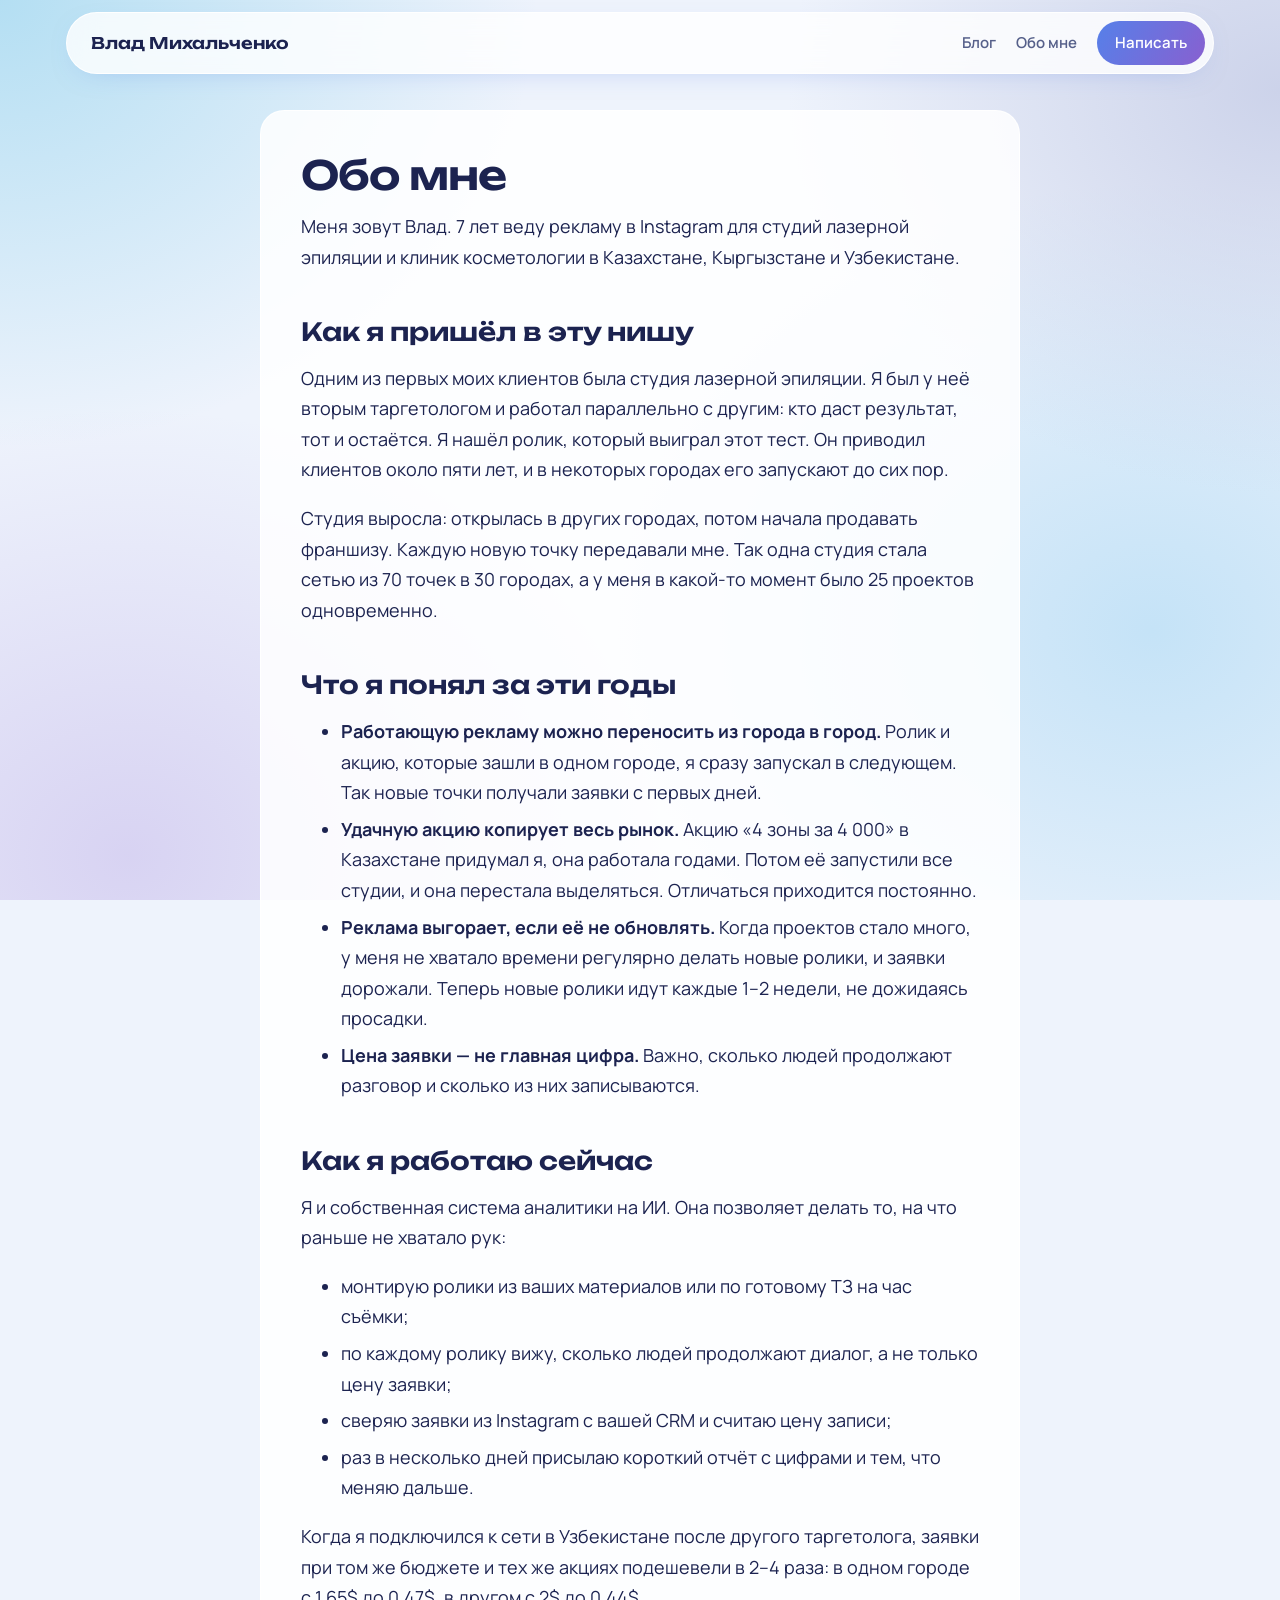
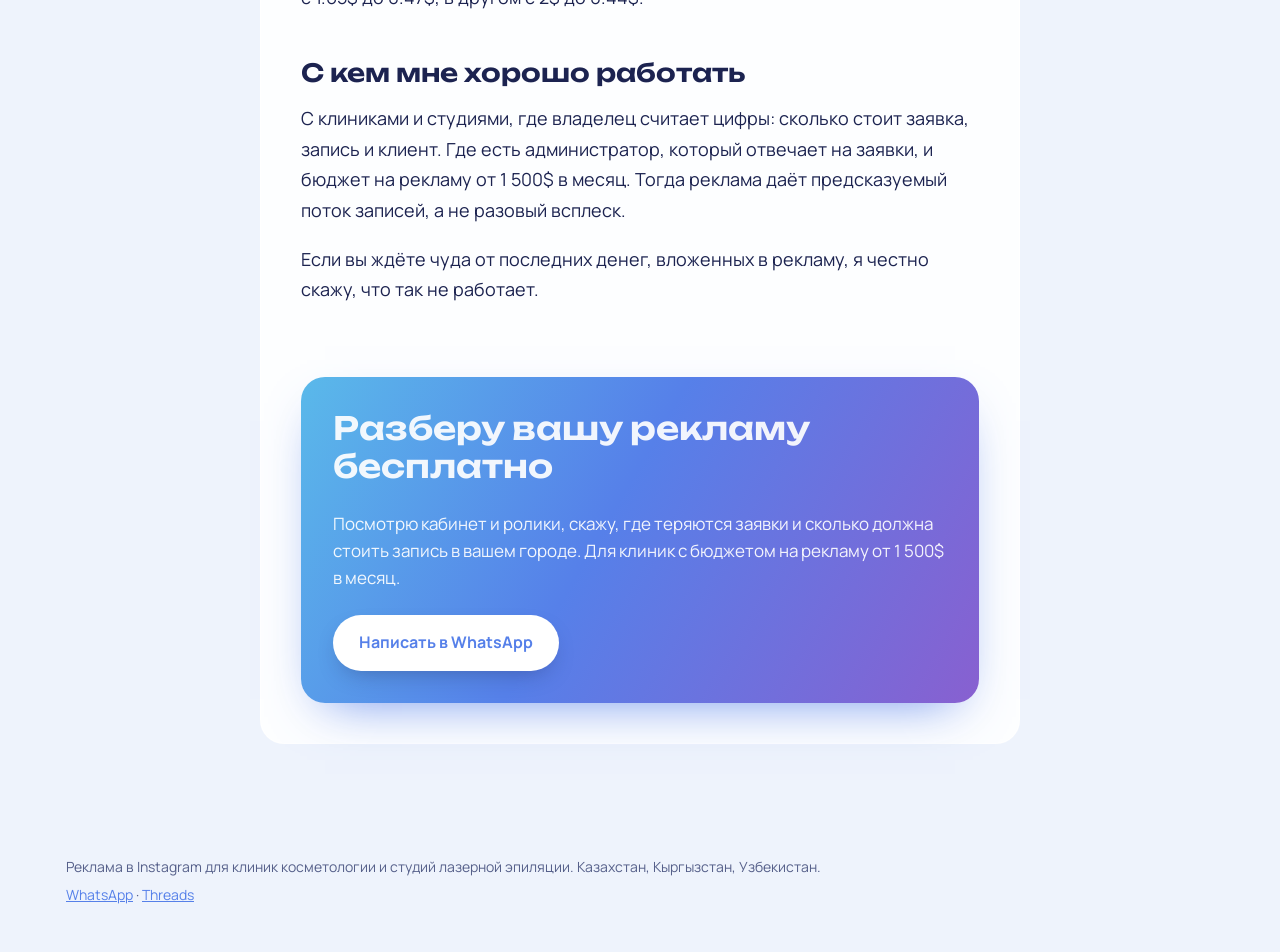
==== about/index.html @ ce19e8cf "og:image для превью в соцсетях" ====
<!doctype html>
<html lang="ru">
<head>
<meta charset="utf-8">
<meta name="viewport" content="width=device-width, initial-scale=1">
<title>Обо мне — Влад Михальченко, таргетолог для клиник</title>
<meta name="description" content="Кто я, с какими клиниками работаю и как устроена работа: реклама, ролики, аналитика по каждому ролику и сверка с CRM.">
<link rel="canonical" href="https://vladtarget.com/about/">

<meta property="og:type" content="website">
<meta property="og:title" content="Обо мне — Влад Михальченко, таргетолог для клиник">
<meta property="og:description" content="Кто я, с какими клиниками работаю и как устроена работа: реклама, ролики, аналитика по каждому ролику и сверка с CRM.">
<meta property="og:url" content="https://vladtarget.com/about/">
<meta property="og:site_name" content="Влад Михальченко — реклама для клиник">
<meta property="og:locale" content="ru_RU">
<meta property="og:image" content="https://vladtarget.com/og.jpg">
<meta property="og:image:width" content="1200">
<meta property="og:image:height" content="630">
<meta name="twitter:card" content="summary_large_image">
<link rel="icon" href="/favicon.svg" type="image/svg+xml">
<link rel="preconnect" href="https://fonts.googleapis.com"><link rel="preconnect" href="https://fonts.gstatic.com" crossorigin>
<link rel="stylesheet" href="https://fonts.googleapis.com/css2?family=Manrope:wght@400;500;600;700;800&family=Unbounded:wght@500;600;700&display=swap">
<link rel="stylesheet" href="/style.css">
<script type="application/ld+json">{"@context": "https://schema.org", "@type": "Person", "name": "Влад Михальченко", "url": "https://vladtarget.com/about/", "jobTitle": "Таргетолог Meta (Instagram, Facebook)", "sameAs": ["https://www.threads.net/@vlad_lh"]}</script>
</head>
<body>
<header class="top"><div class="wrap">
  <a class="logo" href="/">Влад Михальченко</a>
  <nav><a class="nav-home" href="/blog/">Блог</a><a href="/about/">Обо мне</a><a class="nav-cta" href="https://wa.me/77712825889?text=Привет%2C+прочитал+статью+в+блоге%2C+хочу+обсудить+рекламу" rel="noopener" target="_blank">Написать</a></nav>
</div></header>
<main class="wrap">
<article class="post"><h1>Обо мне</h1><div class="content"><p>Меня зовут Влад. 7 лет веду рекламу в Instagram для студий лазерной эпиляции и клиник косметологии в Казахстане, Кыргызстане и Узбекистане.</p>
<h2 id="как-я-пришёл-в-эту-нишу">Как я пришёл в эту нишу</h2>
<p>Одним из первых моих клиентов была студия лазерной эпиляции. Я был у неё вторым таргетологом и работал параллельно с другим: кто даст результат, тот и остаётся. Я нашёл ролик, который выиграл этот тест. Он приводил клиентов около пяти лет, и в некоторых городах его запускают до сих пор.</p>
<p>Студия выросла: открылась в других городах, потом начала продавать франшизу. Каждую новую точку передавали мне. Так одна студия стала сетью из 70 точек в 30 городах, а у меня в какой-то момент было 25 проектов одновременно.</p>
<h2 id="что-я-понял-за-эти-годы">Что я понял за эти годы</h2>
<ul><li><strong>Работающую рекламу можно переносить из города в город.</strong> Ролик и акцию, которые зашли в одном городе, я сразу запускал в следующем. Так новые точки получали заявки с первых дней.</li><li><strong>Удачную акцию копирует весь рынок.</strong> Акцию «4 зоны за 4 000» в Казахстане придумал я, она работала годами. Потом её запустили все студии, и она перестала выделяться. Отличаться приходится постоянно.</li><li><strong>Реклама выгорает, если её не обновлять.</strong> Когда проектов стало много, у меня не хватало времени регулярно делать новые ролики, и заявки дорожали. Теперь новые ролики идут каждые 1–2 недели, не дожидаясь просадки.</li><li><strong>Цена заявки — не главная цифра.</strong> Важно, сколько людей продолжают разговор и сколько из них записываются.</li></ul>
<h2 id="как-я-работаю-сейчас">Как я работаю сейчас</h2>
<p>Я и собственная система аналитики на ИИ. Она позволяет делать то, на что раньше не хватало рук:</p>
<ul><li>монтирую ролики из ваших материалов или по готовому ТЗ на час съёмки;</li><li>по каждому ролику вижу, сколько людей продолжают диалог, а не только цену заявки;</li><li>сверяю заявки из Instagram с вашей CRM и считаю цену записи;</li><li>раз в несколько дней присылаю короткий отчёт с цифрами и тем, что меняю дальше.</li></ul>
<p>Когда я подключился к сети в Узбекистане после другого таргетолога, заявки при том же бюджете и тех же акциях подешевели в 2–4 раза: в одном городе с 1.65$ до 0.47$, в другом с 2$ до 0.44$.</p>
<h2 id="с-кем-мне-хорошо-работать">С кем мне хорошо работать</h2>
<p>С клиниками и студиями, где владелец считает цифры: сколько стоит заявка, запись и клиент. Где есть администратор, который отвечает на заявки, и бюджет на рекламу от 1 500$ в месяц. Тогда реклама даёт предсказуемый поток записей, а не разовый всплеск.</p>
<p>Если вы ждёте чуда от последних денег, вложенных в рекламу, я честно скажу, что так не работает.</p></div><aside class="cta">
  <p class="cta-title">Разберу вашу рекламу бесплатно</p>
  <p>Посмотрю кабинет и ролики, скажу, где теряются заявки и сколько должна стоить запись в вашем городе. Для клиник с бюджетом на рекламу от 1 500$ в месяц.</p>
  <a class="btn" href="https://wa.me/77712825889?text=Привет%2C+прочитал+статью+в+блоге%2C+хочу+обсудить+рекламу" rel="noopener" target="_blank">Написать в WhatsApp</a>
</aside></article>
</main>
<footer class="foot"><div class="wrap">
  <p>Реклама в Instagram для клиник косметологии и студий лазерной эпиляции. Казахстан, Кыргызстан, Узбекистан.</p>
  <p><a href="https://wa.me/77712825889?text=Привет%2C+прочитал+статью+в+блоге%2C+хочу+обсудить+рекламу" rel="noopener" target="_blank">WhatsApp</a> · <a href="https://www.threads.net/@vlad_lh" rel="noopener" target="_blank">Threads</a></p>
</div></footer>
</body>
</html>
---- style.css ----
/* Палитра «чистый и энергичный»: #5680E9 #84CEEB #5AB9EA #C1C8E4 #8860D0. Сайт всегда светлый. */
:root{
  color-scheme:light;
  --blue:#5680e9;--sky:#84ceeb;--sky-2:#5ab9ea;--lav:#c1c8e4;--violet:#8860d0;
  --text:#1c2350;--muted:#56608a;--line:rgba(86,128,233,.18);
  --card:rgba(255,255,255,.78);--card-solid:#fff;--soft:#eaf0fc;
  --grad:linear-gradient(120deg,#5ab9ea 0%,#5680e9 45%,#8860d0 100%);
  --grad-btn:linear-gradient(120deg,#5680e9 0%,#8860d0 100%);
  --r:24px;--r-sm:14px;
  --font:"Manrope",-apple-system,BlinkMacSystemFont,"Segoe UI",Roboto,Arial,sans-serif;
  --font-head:"Unbounded","Manrope",-apple-system,Arial,sans-serif;
}
*{box-sizing:border-box}
html{-webkit-text-size-adjust:100%;background:#eef3fc}
body{margin:0;color:var(--text);font:17px/1.6 var(--font);min-height:100vh;
  background:
    radial-gradient(60vw 50vw at 0% 0%,rgba(132,206,235,.55) 0%,transparent 70%),
    radial-gradient(55vw 45vw at 100% 10%,rgba(193,200,228,.75) 0%,transparent 70%),
    radial-gradient(60vw 50vw at 90% 70%,rgba(90,185,234,.28) 0%,transparent 70%),
    radial-gradient(60vw 50vw at 10% 95%,rgba(136,96,208,.22) 0%,transparent 70%),
    #eef3fc;background-attachment:fixed}
img{max-width:100%;display:block}
a{color:var(--blue)}
.wrap{max-width:1180px;margin:0 auto;padding:0 16px}
.muted{color:var(--muted)}

/* шапка */
.top{position:sticky;top:0;z-index:10;padding:12px 0}
.top .wrap{display:flex;align-items:center;justify-content:space-between;gap:12px;background:rgba(255,255,255,.8);backdrop-filter:blur(14px);-webkit-backdrop-filter:blur(14px);border:1px solid rgba(255,255,255,.95);box-shadow:0 8px 30px -18px rgba(86,128,233,.5);border-radius:999px;padding:8px 8px 8px 24px;max-width:1148px}
.logo{font:600 16px/1 var(--font-head);color:var(--text);text-decoration:none;white-space:nowrap}
nav{display:flex;gap:20px;align-items:center;font-size:15px;font-weight:600}
nav a{color:var(--muted);text-decoration:none;white-space:nowrap}
nav a:hover{color:var(--blue)}
nav .nav-cta{background:var(--grad-btn);color:#fff;padding:10px 18px;border-radius:999px}
nav .nav-cta:hover{color:#fff;filter:brightness(1.08)}

/* плитки */
.bento{display:grid;gap:16px;list-style:none;padding:0;margin:0}
.tile{background:var(--card);backdrop-filter:blur(14px);-webkit-backdrop-filter:blur(14px);border:1px solid rgba(255,255,255,.95);box-shadow:0 10px 40px -24px rgba(86,128,233,.55);border-radius:var(--r);padding:28px;position:relative;overflow:hidden}
.tile-accent,.tile-dark{background:var(--grad);border-color:transparent;color:#fff;box-shadow:0 16px 40px -20px rgba(86,128,233,.8)}
.tile-soft{background:rgba(193,200,228,.35)}

/* кнопки */
.btn{display:inline-block;background:var(--grad-btn);color:#fff;text-decoration:none;font-weight:700;padding:15px 26px;border-radius:999px;font-size:16px;box-shadow:0 10px 24px -10px rgba(136,96,208,.75);transition:filter .2s,transform .2s}
.btn:hover{filter:brightness(1.08);transform:translateY(-1px)}
.btn-dark{background:#fff;color:var(--blue);box-shadow:inset 0 0 0 2px rgba(86,128,233,.35)}
.btn-dark:hover{box-shadow:inset 0 0 0 2px var(--blue)}

/* первый экран */
main{padding-top:8px}
.hero-grid{display:grid;grid-template-columns:1.2fr 1fr;gap:24px;align-items:center;padding:48px 44px;margin-top:8px}
.pill{display:inline-block;margin:0 0 22px;padding:6px 14px;border-radius:999px;background:rgba(86,128,233,.1);color:var(--blue);font-size:13px;font-weight:700}
.hero-main h1{font:600 clamp(30px,4vw,48px)/1.12 var(--font-head);letter-spacing:-.02em;margin:0 0 24px}
.hl{background:var(--grad);-webkit-background-clip:text;background-clip:text;color:transparent}
.lead{color:var(--muted);font-size:18px;margin:0}
.hero-bullets{list-style:none;margin:0;padding:0;display:grid;gap:12px}
.hero-bullets li{position:relative;padding-left:30px;color:var(--muted);font-size:16px;line-height:1.5}
.hero-bullets li::before{content:"";position:absolute;left:0;top:4px;width:16px;height:16px;border-radius:50%;border:5px solid var(--sky-2);box-sizing:border-box}
.hero-bullets b{color:var(--text)}
.hero-actions{display:flex;flex-wrap:wrap;gap:12px;margin:32px 0 0}

/* круг на первом экране */
.hero-visual{position:relative;aspect-ratio:1;width:100%;max-width:440px;justify-self:center;display:grid;place-items:center}
.orbit{position:absolute;border-radius:50%}
.orbit-1{inset:0;border:3px dashed rgba(86,128,233,.55);animation:spin 60s linear infinite}
.orbit-2{inset:9%;border:10px dotted rgba(90,185,234,.55);animation:spin 90s linear infinite reverse}
.orbit-3{inset:20%;background:radial-gradient(circle at 35% 30%,#fff 0%,#c9ecfa 40%,#a9b8f0 75%,#b7a2e6 100%);box-shadow:0 30px 60px -20px rgba(86,128,233,.6),inset 0 0 40px rgba(255,255,255,.8)}
.orbit-core{position:relative;text-align:center}
.orbit-core b{display:block;font:600 clamp(34px,4vw,50px)/1 var(--font-head);background:var(--grad-btn);-webkit-background-clip:text;background-clip:text;color:transparent;letter-spacing:-.02em}
.orbit-core span{display:block;margin-top:8px;font-size:14px;font-weight:600;color:var(--muted);line-height:1.4}
@keyframes spin{to{transform:rotate(360deg)}}
@media (prefers-reduced-motion:reduce){.orbit{animation:none}}

/* заголовки секций */
.h2{font:600 clamp(24px,3vw,34px)/1.2 var(--font-head);letter-spacing:-.01em;margin:72px 0 24px}

/* оффер и финал — яркий градиент */
.offer,.final,.cta{background:var(--grad);color:#fff;border:0;box-shadow:0 20px 50px -24px rgba(86,128,233,.9)}
.offer{margin-top:16px;display:grid;grid-template-columns:1.1fr 1fr;gap:40px;padding:44px}
.offer h2,.final h2{font:600 clamp(26px,3.2vw,38px)/1.15 var(--font-head);letter-spacing:-.02em;margin:0 0 14px}
.offer-main p,.final-main p{opacity:.92;margin:0 0 24px}
.pill-light{background:rgba(255,255,255,.2);color:#fff}
.offer-list,.final-list{list-style:none;margin:0;padding:0;display:grid;gap:12px;align-content:center}
.offer-list li,.final-list li{padding:18px 20px;border-radius:var(--r-sm);background:rgba(255,255,255,.16);border:1px solid rgba(255,255,255,.3)}
.offer-list b,.final-list b{display:block;font-weight:700;margin-bottom:4px}
.offer-list span,.final-list span{font-size:15px;opacity:.9}
.offer-note{grid-column:1/-1;margin:0;font-size:13px;opacity:.8}
.offer .btn,.final .btn,.cta .btn{background:#fff;color:var(--blue);box-shadow:0 10px 24px -10px rgba(28,35,80,.4)}
.final{margin-top:72px;display:grid;grid-template-columns:1.1fr 1fr;gap:40px;padding:48px;border-radius:var(--r)}
.final-main .hero-actions{margin-top:24px}
.cta{margin:72px 0 0;padding:44px;border-radius:var(--r)}
.cta-title{font:600 clamp(24px,3vw,32px)/1.2 var(--font-head);margin:0 0 12px}
.cta p{margin:0 0 24px;max-width:40em;opacity:.92}

/* кейс со скрином */
.proof{padding:36px}
.proof-head{display:grid;grid-template-columns:1.2fr 1fr;gap:32px;align-items:center;margin-bottom:28px}
.proof h3{font:600 clamp(22px,2.6vw,30px)/1.2 var(--font-head);margin:0 0 12px;letter-spacing:-.01em}
.proof .muted{margin:0;font-size:15px}
.proof-nums{list-style:none;margin:0;padding:0;display:grid;grid-template-columns:1fr 1fr;gap:12px}
.proof-nums li{padding:16px;border-radius:var(--r-sm);background:var(--soft)}
.proof-nums b{display:block;font:600 26px/1.1 var(--font-head);color:var(--blue)}
.proof-nums li:nth-child(4) b{color:var(--violet)}
.proof-nums span{font-size:13px;color:var(--muted)}
.shot{border-radius:var(--r-sm);border:1px solid var(--line);overflow-x:auto;background:#fff}
.shot img{min-width:760px}

/* кейсы */
.cases3{grid-template-columns:repeat(3,1fr);align-items:start}
.case{padding:0}
.case summary{list-style:none;cursor:pointer;padding:28px}
.case summary::-webkit-details-marker{display:none}
.case-tag{margin:0 0 14px;font-size:13px;font-weight:700;color:var(--sky-2)}
.case-big{margin:0 0 10px;font:600 clamp(30px,3.4vw,40px)/1.05 var(--font-head);letter-spacing:-.02em;background:var(--grad-btn);-webkit-background-clip:text;background-clip:text;color:transparent}
.case-sub{margin:0 0 18px;color:var(--muted);font-size:15px}
.case-open{font-weight:700;font-size:15px;color:var(--blue)}
.case-open::after{content:" ↓"}
.case[open] .case-open::after{content:" ↑"}
.case-body{margin:0;padding:18px 28px 28px;font-size:15px;line-height:1.55;border-top:1px solid var(--line)}
.case-body p{margin:0 0 10px}
.case-body ul{margin:0;padding-left:18px}

/* потребности */
.needs{grid-template-columns:repeat(3,1fr);counter-reset:need}
.needs li{counter-increment:need}
.needs b,.formats h3,.report-why h3{display:block;font:600 19px/1.3 var(--font-head);margin:0 0 10px}
.needs b::before{content:counter(need);display:inline-grid;place-items:center;width:30px;height:30px;margin-right:10px;border-radius:50%;background:var(--grad-btn);color:#fff;font-size:14px;vertical-align:middle}
.needs span,.formats p{color:var(--muted);font-size:15px;line-height:1.55}

/* отчёт */
.report-grid{grid-template-columns:1fr 1fr}
.report-head{margin:0 0 16px;font-size:13px;font-weight:700;color:var(--blue);text-transform:uppercase;letter-spacing:.06em}
.report-rows{list-style:none;margin:0 0 16px;padding:0}
.report-rows li{display:flex;justify-content:space-between;gap:16px;padding:12px 0;border-bottom:1px solid var(--line)}
.report-rows span{color:var(--muted)}
.report-rows b{text-align:right}
.report-rows em{display:block;font-style:normal;font-weight:500;font-size:13px;color:var(--muted)}
.report-next{margin:0;font-size:15px}
.report-why p{margin:0 0 12px;color:var(--muted);font-size:15px}

/* калькулятор */
.calc{display:grid;grid-template-columns:1fr 1.3fr;gap:32px;padding:36px}
.calc-form{display:grid;gap:16px}
.calc label{display:grid;gap:6px;font-size:14px;font-weight:600;color:var(--muted)}
.calc select,.calc input{font:600 17px var(--font);color:var(--text);background:#fff;border:1px solid rgba(86,128,233,.3);border-radius:12px;padding:12px 14px;width:100%}
.calc select:focus,.calc input:focus{outline:2px solid var(--blue);outline-offset:1px}
.calc-out{display:grid;grid-template-columns:1fr 1fr;gap:12px}
.calc-out div{padding:20px;border-radius:var(--r-sm);background:var(--soft);display:flex;flex-direction:column;justify-content:flex-end}
.calc-out b{font:600 clamp(26px,3vw,36px)/1.1 var(--font-head);color:var(--blue)}
.calc-out div:nth-child(3) b{color:var(--violet)}
.calc-out span{font-size:14px;color:var(--muted);margin-top:4px}
.calc-note{grid-column:1/-1;margin:0;font-size:13px;color:var(--muted)}

/* конвейер и этапы */
.conveyor,.stages{grid-template-columns:repeat(5,1fr)}
.conveyor li,.stages li{display:flex;flex-direction:column}
.conveyor i{font:600 14px/1 var(--font-head);font-style:normal;color:var(--sky-2);margin-bottom:28px}
.conveyor b,.stages b{font:600 18px/1.3 var(--font-head);margin-bottom:8px}
.conveyor span,.stages span{font-size:14px;color:var(--muted);line-height:1.5}
.stages i{margin-top:auto;padding-top:20px;font:600 15px/1 var(--font-head);font-style:normal;color:var(--blue)}
.tile-accent i,.tile-accent span,.tile-accent p{color:#fff!important;opacity:.92}

/* форматы */
.formats{grid-template-columns:repeat(3,1fr)}
.fmt-for{margin:16px 0 0;font-weight:700;font-size:14px;color:var(--blue)}
.formats-note{margin:14px 0 0;color:var(--muted);font-size:15px}

/* вопросы */
.faq{display:grid;gap:10px}
.faq details{padding:0}
.faq summary{cursor:pointer;list-style:none;padding:20px 56px 20px 24px;font-weight:700;font-size:17px;position:relative}
.faq summary::-webkit-details-marker{display:none}
.faq summary::after{content:"+";position:absolute;right:24px;top:50%;transform:translateY(-50%);font:600 24px/1 var(--font-head);color:var(--blue)}
.faq details[open] summary::after{content:"−"}
.faq details p{margin:0;padding:0 24px 22px;color:var(--muted);font-size:16px}

/* кому подхожу */
.fit{display:grid;grid-template-columns:1fr 1fr;gap:40px;margin-top:72px;padding:40px}
.fit h2{font:600 22px/1.3 var(--font-head);margin:0 0 12px}
.fit p{margin:0;color:var(--muted)}

/* статьи */
.cards{list-style:none;padding:0;margin:0;display:grid;gap:16px;grid-template-columns:repeat(auto-fill,minmax(300px,1fr))}
.card a{display:flex;flex-direction:column;height:100%;padding:28px;background:var(--card);border:1px solid rgba(255,255,255,.95);box-shadow:0 10px 40px -24px rgba(86,128,233,.55);border-radius:var(--r);color:var(--text);text-decoration:none;transition:transform .2s}
.card a:hover{transform:translateY(-2px)}
.card h2{font:600 19px/1.35 var(--font-head);margin:0 0 10px}
.card p{margin:0 0 16px;color:var(--muted);font-size:15px}
.card .meta{margin-top:auto}
.empty{color:var(--muted);padding:28px;background:var(--card);border:1px dashed rgba(86,128,233,.35);border-radius:var(--r)}
.more{margin:16px 0 0;font-weight:700}
.more a{text-decoration:none}

/* блог и статьи */
.hero{padding:56px 0 32px}
.hero .eyebrow{font-size:13px;font-weight:700;letter-spacing:.08em;text-transform:uppercase;color:var(--blue);margin:0 0 12px}
.hero h1{font:600 clamp(28px,4.4vw,46px)/1.15 var(--font-head);letter-spacing:-.02em;margin:0 0 16px}
.hero p{color:var(--muted);margin:0;max-width:40em}
.post{max-width:760px;margin:24px auto 0;padding:40px;background:rgba(255,255,255,.85);border-radius:var(--r);border:1px solid rgba(255,255,255,.95)}
.meta,.crumbs{color:var(--muted);font-size:14px}
.crumbs{margin:0 0 12px}
.crumbs a{color:var(--muted)}
.post h1{font:600 clamp(28px,4.4vw,40px)/1.2 var(--font-head);letter-spacing:-.02em;margin:0 0 12px}
.content{font-size:18px;line-height:1.7}
.content h2{font:600 25px/1.3 var(--font-head);margin:44px 0 14px}
.content h3{font:600 20px/1.35 var(--font-head);margin:32px 0 10px}
.content p,.content ul,.content ol{margin:0 0 18px}
.content li{margin-bottom:6px}
.content blockquote{margin:28px 0;padding:18px 24px;background:var(--soft);border-radius:var(--r-sm);border-left:4px solid var(--blue)}
.content blockquote p{margin:0}
.content code{font-size:.9em;background:var(--soft);padding:1px 6px;border-radius:6px}
.table{overflow-x:auto;margin:0 0 24px;border:1px solid var(--line);border-radius:var(--r-sm)}
table{border-collapse:collapse;width:100%;font-size:16px}
th,td{border-bottom:1px solid var(--line);padding:12px 14px;text-align:left;vertical-align:top}
tr:last-child td{border-bottom:0}
th{font-weight:700;background:var(--soft)}
.toc{background:var(--soft);border-radius:var(--r-sm);padding:18px 22px;margin:28px 0;font-size:16px}
.toc p{margin:0 0 6px;font-weight:700}
.toc ol{margin:0;padding-left:20px}
.post .cta{padding:32px}

/* подвал */
.foot{margin-top:80px;padding:32px 0 40px;color:var(--muted);font-size:14px}
.foot p{margin:0 0 6px}

/* планшет */
@media (max-width:1000px){
  .conveyor,.stages{grid-template-columns:repeat(2,1fr)}
  .conveyor li:last-child,.stages li:last-child{grid-column:span 2}
}
@media (max-width:960px){
  .hero-grid,.offer,.proof-head,.calc,.report-grid,.final,.fit{grid-template-columns:1fr}
  .cases3,.needs,.formats{grid-template-columns:1fr}
  .hero-visual{max-width:320px}
}
/* телефон */
@media (max-width:600px){
  body{font-size:16px}
  .top .wrap{padding-left:18px}
  nav{gap:14px;font-size:14px}
  nav .nav-home{display:none}
  .tile{padding:22px}
  .hero-grid{padding:30px 22px}
  .hero-visual{max-width:260px}
  .offer,.final,.cta{padding:30px 22px;gap:24px}
  .proof,.calc{padding:22px}
  .fit{gap:24px;padding:26px}
  .conveyor,.stages{grid-template-columns:1fr}
  .conveyor li:last-child,.stages li:last-child{grid-column:auto}
  .conveyor i{margin-bottom:12px}
  .faq summary{font-size:16px;padding:18px 48px 18px 20px}
  .faq details p{padding:0 20px 20px}
  .h2{margin:56px 0 18px}
  .post{padding:24px 18px}
  .content{font-size:17px}
}
/* города со скринами */
.section-lead{margin:-12px 0 20px;color:var(--muted)}
.cities{grid-template-columns:repeat(3,1fr);align-items:start}
.cities-total{display:flex;flex-direction:column;justify-content:flex-end;min-height:180px}
.cities-total b{font:600 clamp(40px,5vw,60px)/1 var(--font-head);letter-spacing:-.02em}
.cities-total span{font-weight:700;margin-top:8px}
.cities-total em{font-style:normal;font-size:14px;opacity:.85;margin-top:2px}
.city{padding:0}
.city[open]{grid-column:1/-1}
.city summary{list-style:none;cursor:pointer;padding:24px 28px;display:flex;flex-direction:column;min-height:180px}
.city summary::-webkit-details-marker{display:none}
.city-name{font-size:13px;font-weight:700;color:var(--sky-2);text-transform:uppercase;letter-spacing:.06em}
.city b{font:600 clamp(32px,3.6vw,44px)/1.1 var(--font-head);margin:auto 0 4px;background:var(--grad-btn);-webkit-background-clip:text;background-clip:text;color:transparent;letter-spacing:-.02em}
.city-meta{color:var(--muted);font-size:15px;margin-bottom:10px}
.city[open] .case-open::after{content:" ↑"}
.city img{width:calc(100% - 32px);margin:0 16px 16px;border-radius:var(--r-sm);border:1px solid var(--line)}
@media (max-width:960px){.cities{grid-template-columns:1fr 1fr}}
@media (max-width:600px){.cities{grid-template-columns:1fr}.city summary,.cities-total{min-height:0}}
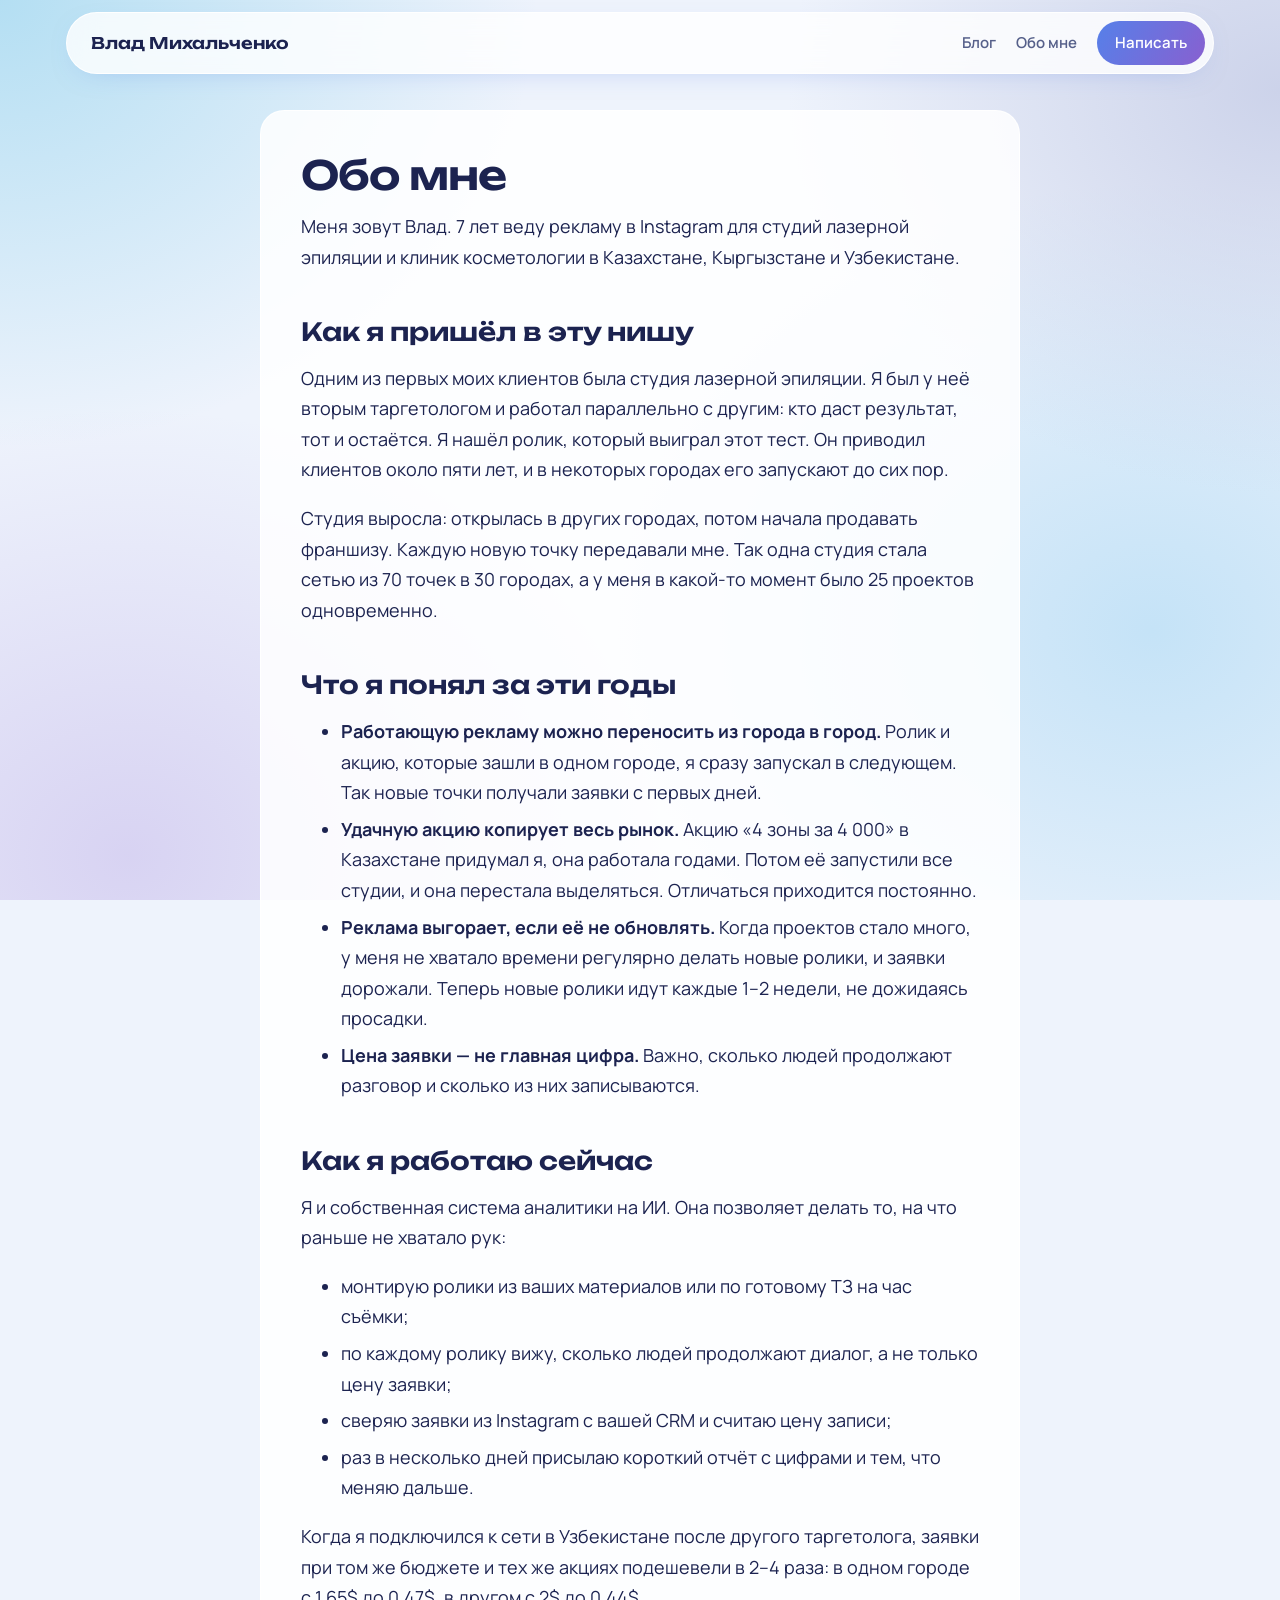
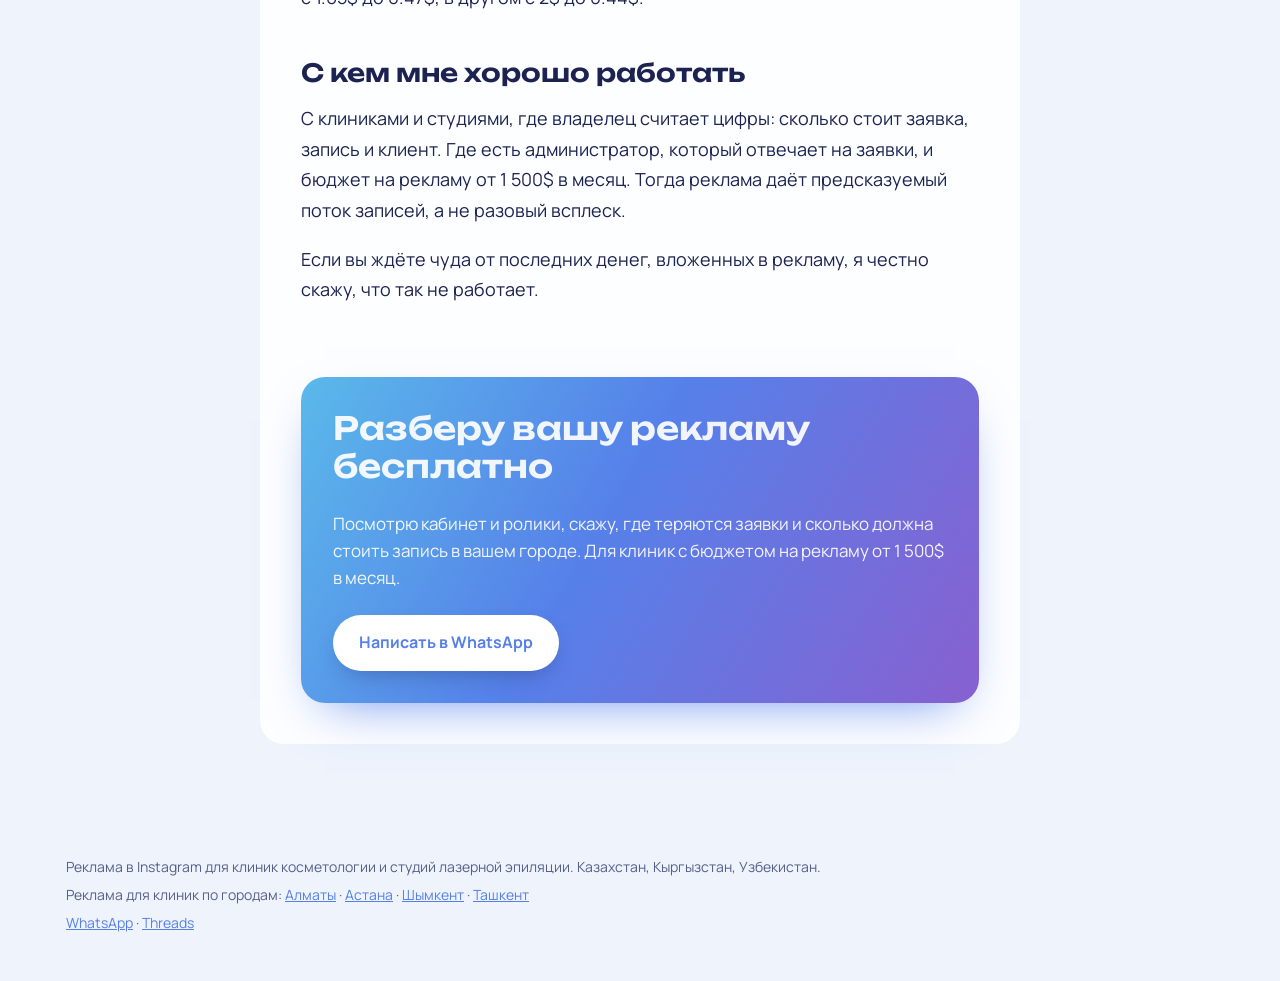
==== commit ea6d5c47: "Города опубликованы" ====
--- a/about/index.html
+++ b/about/index.html
@@ -22,6 +22,12 @@
 <link rel="stylesheet" href="https://fonts.googleapis.com/css2?family=Manrope:wght@400;500;600;700;800&family=Unbounded:wght@500;600;700&display=swap">
 <link rel="stylesheet" href="/style.css">
 <script type="application/ld+json">{"@context": "https://schema.org", "@type": "Person", "name": "Влад Михальченко", "url": "https://vladtarget.com/about/", "jobTitle": "Таргетолог Meta (Instagram, Facebook)", "sameAs": ["https://www.threads.net/@vlad_lh"]}</script>
+<script>(function(m,e,t,r,i,k,a){m[i]=m[i]||function(){(m[i].a=m[i].a||[]).push(arguments)};m[i].l=1*new Date();
+for(var j=0;j<document.scripts.length;j++){if(document.scripts[j].src===r){return;}}
+k=e.createElement(t),a=e.getElementsByTagName(t)[0],k.async=1,k.src=r,a.parentNode.insertBefore(k,a)})(window,document,'script','https://mc.yandex.ru/metrika/tag.js?id=114109129','ym');
+ym(114109129,'init',{ssr:true,webvisor:true,clickmap:true,referrer:document.referrer,url:location.href,accurateTrackBounce:true,trackLinks:true});
+document.addEventListener('click',function(e){var a=e.target.closest&&e.target.closest('a[href*="wa.me/"]');if(a){ym(114109129,'reachGoal','whatsapp');}});</script>
+<noscript><div><img src="https://mc.yandex.ru/watch/114109129" style="position:absolute;left:-9999px" alt=""></div></noscript>
 </head>
 <body>
 <header class="top"><div class="wrap">
@@ -49,6 +55,7 @@
 </main>
 <footer class="foot"><div class="wrap">
   <p>Реклама в Instagram для клиник косметологии и студий лазерной эпиляции. Казахстан, Кыргызстан, Узбекистан.</p>
+  <p>Реклама для клиник по городам: <a href="/almaty/">Алматы</a> · <a href="/astana/">Астана</a> · <a href="/shymkent/">Шымкент</a> · <a href="/tashkent/">Ташкент</a></p>
   <p><a href="https://wa.me/77712825889?text=Привет%2C+прочитал+статью+в+блоге%2C+хочу+обсудить+рекламу" rel="noopener" target="_blank">WhatsApp</a> · <a href="https://www.threads.net/@vlad_lh" rel="noopener" target="_blank">Threads</a></p>
 </div></footer>
 </body>
--- a/style.css
+++ b/style.css
@@ -271,3 +271,14 @@
 .city img{width:calc(100% - 32px);margin:0 16px 16px;border-radius:var(--r-sm);border:1px solid var(--line)}
 @media (max-width:960px){.cities{grid-template-columns:1fr 1fr}}
 @media (max-width:600px){.cities{grid-template-columns:1fr}.city summary,.cities-total{min-height:0}}
+/* страницы городов */
+.city-hero{grid-template-columns:1.5fr 1fr}
+.city-case{background:var(--grad);color:#fff;border-radius:var(--r);padding:32px;display:flex;flex-direction:column;justify-content:flex-end;min-height:240px;box-shadow:0 16px 40px -20px rgba(86,128,233,.8)}
+.city-case b{font:600 clamp(40px,5vw,60px)/1 var(--font-head);letter-spacing:-.02em}
+.city-case span{margin-top:10px;opacity:.92;font-size:15px}
+.city-offer{grid-template-columns:1.3fr 1fr}
+.city-body{max-width:none;margin-top:16px}
+.city-body .content{max-width:760px}
+.city-shot{margin:8px 0 0}
+.city-shot img{min-width:700px}
+@media (max-width:960px){.city-hero,.city-offer{grid-template-columns:1fr}}
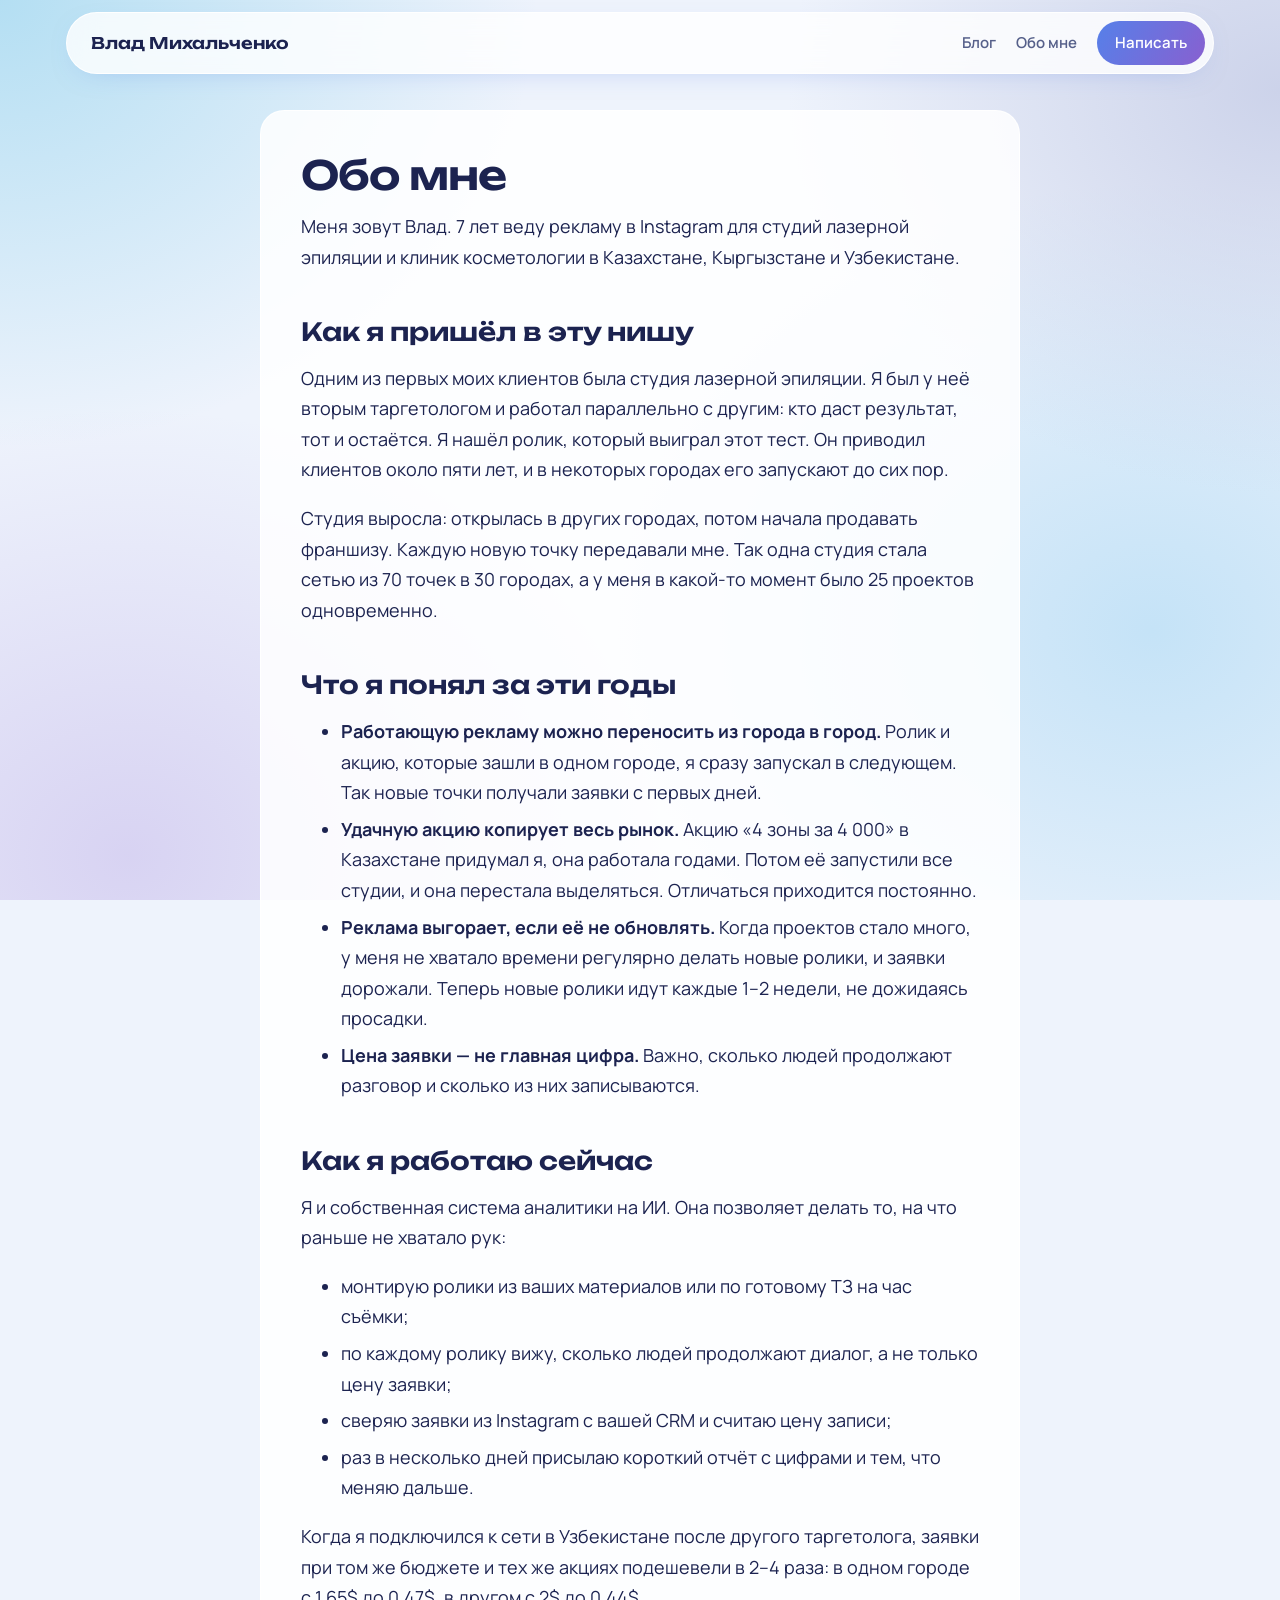
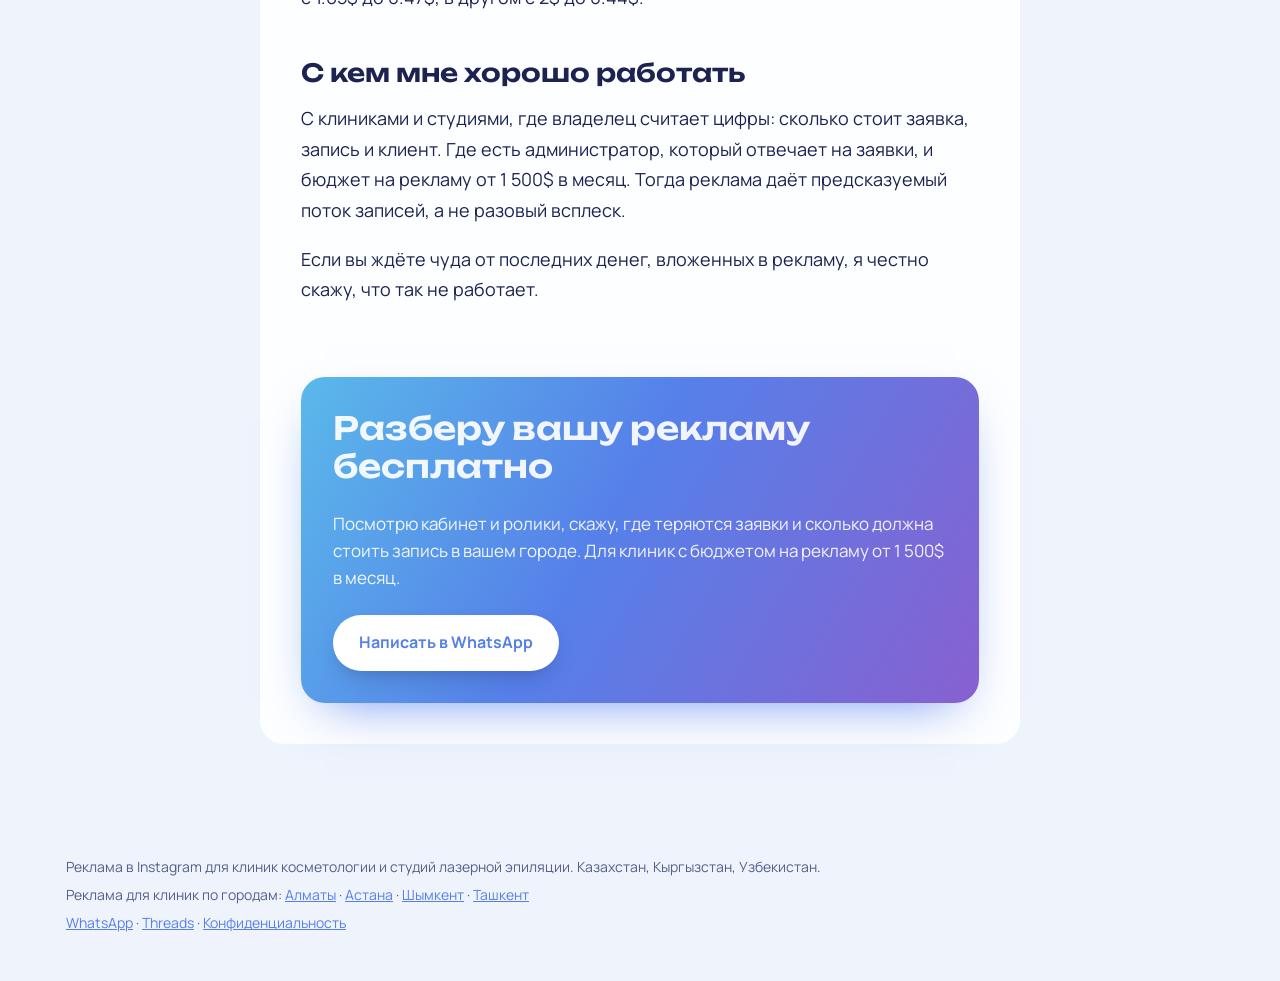
==== commit 6aba0cb3: "Политика конфиденциальности" ====
--- a/about/index.html
+++ b/about/index.html
@@ -22,6 +22,8 @@
 <link rel="stylesheet" href="https://fonts.googleapis.com/css2?family=Manrope:wght@400;500;600;700;800&family=Unbounded:wght@500;600;700&display=swap">
 <link rel="stylesheet" href="/style.css">
 <script type="application/ld+json">{"@context": "https://schema.org", "@type": "Person", "name": "Влад Михальченко", "url": "https://vladtarget.com/about/", "jobTitle": "Таргетолог Meta (Instagram, Facebook)", "sameAs": ["https://www.threads.net/@vlad_lh"]}</script>
+<script async src="https://www.googletagmanager.com/gtm.js?id=GTM-PFRWXSH4"></script>
+<script>window.dataLayer=window.dataLayer||[];function gtag(){dataLayer.push(arguments);}gtag('js',new Date());</script>
 <script>(function(m,e,t,r,i,k,a){m[i]=m[i]||function(){(m[i].a=m[i].a||[]).push(arguments)};m[i].l=1*new Date();
 for(var j=0;j<document.scripts.length;j++){if(document.scripts[j].src===r){return;}}
 k=e.createElement(t),a=e.getElementsByTagName(t)[0],k.async=1,k.src=r,a.parentNode.insertBefore(k,a)})(window,document,'script','https://mc.yandex.ru/metrika/tag.js?id=114109129','ym');
@@ -56,7 +58,7 @@
 <footer class="foot"><div class="wrap">
   <p>Реклама в Instagram для клиник косметологии и студий лазерной эпиляции. Казахстан, Кыргызстан, Узбекистан.</p>
   <p>Реклама для клиник по городам: <a href="/almaty/">Алматы</a> · <a href="/astana/">Астана</a> · <a href="/shymkent/">Шымкент</a> · <a href="/tashkent/">Ташкент</a></p>
-  <p><a href="https://wa.me/77712825889?text=Привет%2C+прочитал+статью+в+блоге%2C+хочу+обсудить+рекламу" rel="noopener" target="_blank">WhatsApp</a> · <a href="https://www.threads.net/@vlad_lh" rel="noopener" target="_blank">Threads</a></p>
+  <p><a href="https://wa.me/77712825889?text=Привет%2C+прочитал+статью+в+блоге%2C+хочу+обсудить+рекламу" rel="noopener" target="_blank">WhatsApp</a> · <a href="https://www.threads.net/@vlad_lh" rel="noopener" target="_blank">Threads</a> · <a href="/privacy/">Конфиденциальность</a></p>
 </div></footer>
 </body>
 </html>
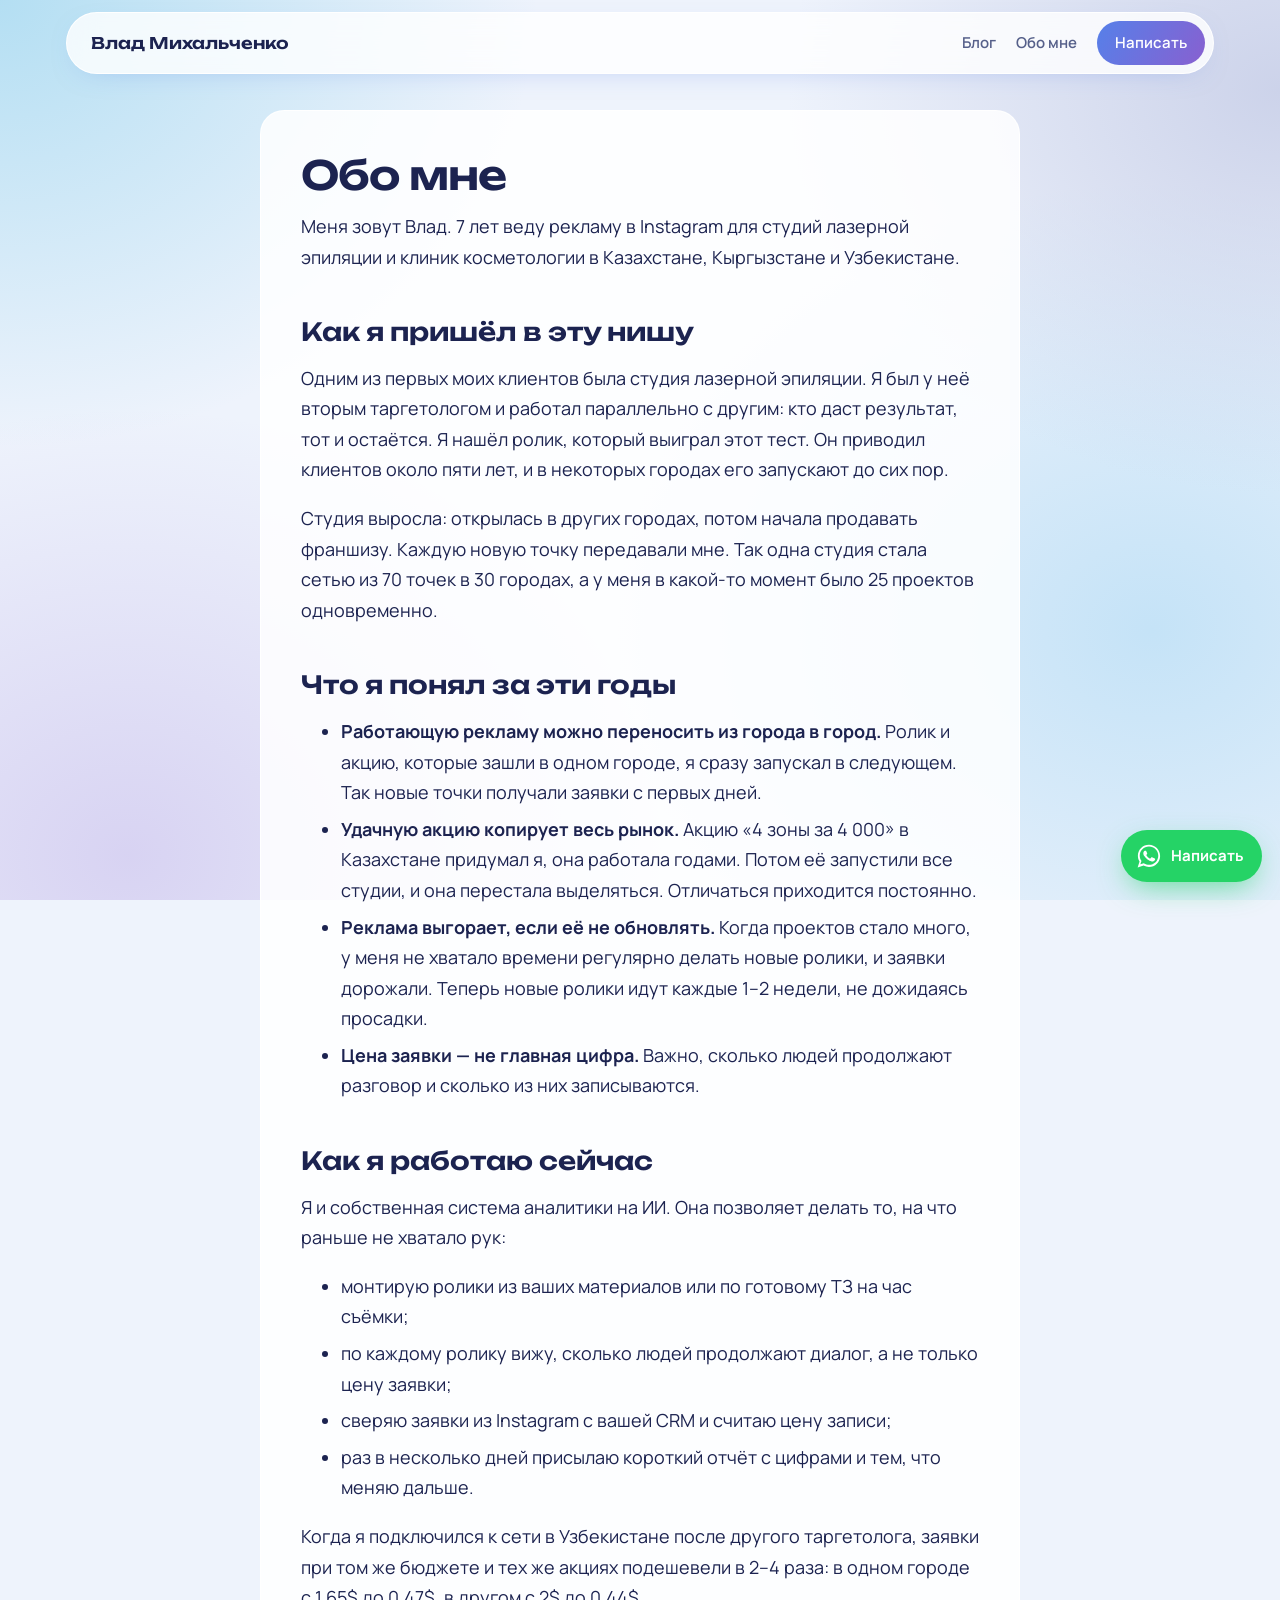
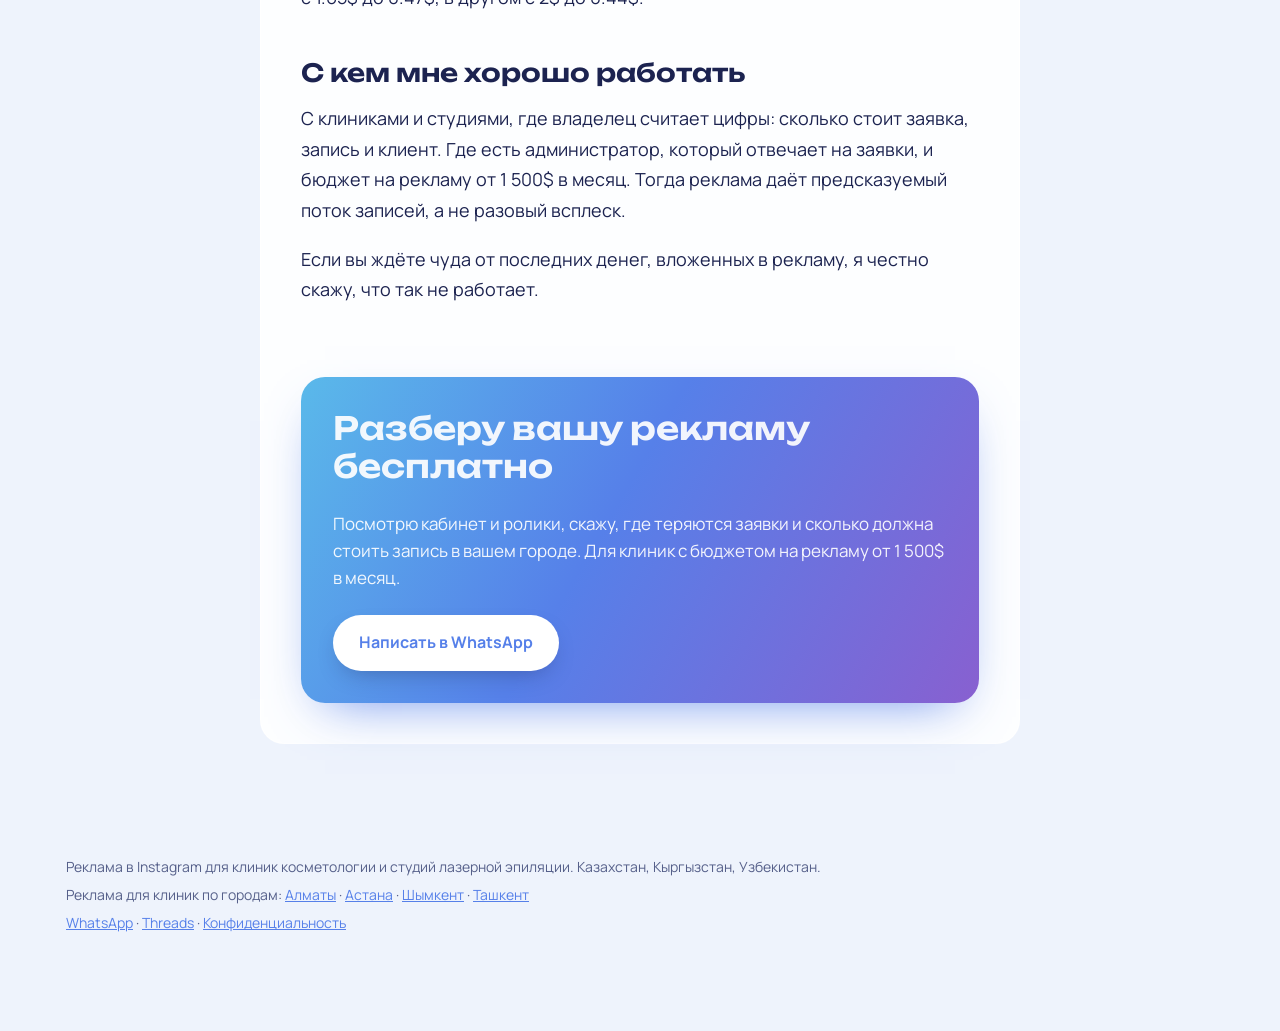
==== commit 4dc8f920: "Призывы по всей главной, блог вниз, плавающая кнопка WhatsApp" ====
--- a/about/index.html
+++ b/about/index.html
@@ -22,13 +22,13 @@
 <link rel="stylesheet" href="https://fonts.googleapis.com/css2?family=Manrope:wght@400;500;600;700;800&family=Unbounded:wght@500;600;700&display=swap">
 <link rel="stylesheet" href="/style.css">
 <script type="application/ld+json">{"@context": "https://schema.org", "@type": "Person", "name": "Влад Михальченко", "url": "https://vladtarget.com/about/", "jobTitle": "Таргетолог Meta (Instagram, Facebook)", "sameAs": ["https://www.threads.net/@vlad_lh"]}</script>
-<script async src="https://www.googletagmanager.com/gtm.js?id=GTM-PFRWXSH4"></script>
-<script>window.dataLayer=window.dataLayer||[];function gtag(){dataLayer.push(arguments);}gtag('js',new Date());</script>
+<script async src="https://www.googletagmanager.com/gtag/js?id=GTM-PFRWXSH4"></script>
+<script>window.dataLayer=window.dataLayer||[];function gtag(){dataLayer.push(arguments);}gtag('js',new Date());gtag('config','GTM-PFRWXSH4');</script>
 <script>(function(m,e,t,r,i,k,a){m[i]=m[i]||function(){(m[i].a=m[i].a||[]).push(arguments)};m[i].l=1*new Date();
 for(var j=0;j<document.scripts.length;j++){if(document.scripts[j].src===r){return;}}
 k=e.createElement(t),a=e.getElementsByTagName(t)[0],k.async=1,k.src=r,a.parentNode.insertBefore(k,a)})(window,document,'script','https://mc.yandex.ru/metrika/tag.js?id=114109129','ym');
 ym(114109129,'init',{ssr:true,webvisor:true,clickmap:true,referrer:document.referrer,url:location.href,accurateTrackBounce:true,trackLinks:true});
-document.addEventListener('click',function(e){var a=e.target.closest&&e.target.closest('a[href*="wa.me/"]');if(a){ym(114109129,'reachGoal','whatsapp');}});</script>
+document.addEventListener('click',function(e){var a=e.target.closest&&e.target.closest('a[href*="wa.me/"]');if(a){ym(114109129,'reachGoal','whatsapp');if(window.gtag){gtag('event','conversion',{'send_to':'AW-18560167496/_smRCJfdvrMdEMjclpJF'});}}});</script>
 <noscript><div><img src="https://mc.yandex.ru/watch/114109129" style="position:absolute;left:-9999px" alt=""></div></noscript>
 </head>
 <body>
@@ -55,6 +55,7 @@
   <a class="btn" href="https://wa.me/77712825889?text=Привет%2C+прочитал+статью+в+блоге%2C+хочу+обсудить+рекламу" rel="noopener" target="_blank">Написать в WhatsApp</a>
 </aside></article>
 </main>
+<a class="wa-float" href="https://wa.me/77712825889?text=Привет%2C+прочитал+статью+в+блоге%2C+хочу+обсудить+рекламу" rel="noopener" target="_blank" aria-label="Написать в WhatsApp"><svg viewBox="0 0 32 32" width="28" height="28" aria-hidden="true"><path fill="currentColor" d="M16 3C9 3 3.3 8.6 3.3 15.6c0 2.5.7 4.8 1.9 6.8L3 29l6.8-2.1c1.9 1 4 1.6 6.2 1.6 7 0 12.7-5.6 12.7-12.6S23 3 16 3zm0 23.1c-2 0-3.9-.6-5.5-1.6l-.4-.2-4 1.2 1.3-3.9-.3-.4c-1.1-1.7-1.7-3.6-1.7-5.6C5.4 9.8 10.1 5.2 16 5.2s10.6 4.6 10.6 10.4S21.9 26.1 16 26.1zm5.8-7.8c-.3-.2-1.9-.9-2.2-1-.3-.1-.5-.2-.7.2-.2.3-.8 1-1 1.2-.2.2-.4.2-.7.1-.3-.2-1.3-.5-2.5-1.5-.9-.8-1.5-1.8-1.7-2.1-.2-.3 0-.5.1-.6l.5-.6c.2-.2.2-.3.3-.5.1-.2.1-.4 0-.6l-1-2.4c-.3-.6-.5-.5-.7-.5h-.6c-.2 0-.6.1-.9.4-.3.3-1.2 1.1-1.2 2.7s1.2 3.1 1.4 3.3c.2.2 2.4 3.6 5.7 5 .8.3 1.4.5 1.9.7.8.3 1.5.2 2.1.1.6-.1 1.9-.8 2.2-1.5.3-.7.3-1.3.2-1.5-.1-.1-.3-.2-.6-.3z"/></svg><span>Написать</span></a>
 <footer class="foot"><div class="wrap">
   <p>Реклама в Instagram для клиник косметологии и студий лазерной эпиляции. Казахстан, Кыргызстан, Узбекистан.</p>
   <p>Реклама для клиник по городам: <a href="/almaty/">Алматы</a> · <a href="/astana/">Астана</a> · <a href="/shymkent/">Шымкент</a> · <a href="/tashkent/">Ташкент</a></p>
--- a/style.css
+++ b/style.css
@@ -282,3 +282,11 @@
 .city-shot{margin:8px 0 0}
 .city-shot img{min-width:700px}
 @media (max-width:960px){.city-hero,.city-offer{grid-template-columns:1fr}}
+/* призывы внутри страницы */
+.inline-cta{display:flex;flex-wrap:wrap;align-items:center;gap:12px 18px;margin:20px 0 0}
+.inline-cta span{color:var(--muted);font-size:15px}
+/* плавающая кнопка WhatsApp */
+.wa-float{position:fixed;right:18px;bottom:18px;z-index:20;display:flex;align-items:center;gap:8px;padding:12px 18px 12px 14px;border-radius:999px;background:#25d366;color:#fff;text-decoration:none;font-weight:700;font-size:15px;box-shadow:0 10px 30px -8px rgba(37,211,102,.7)}
+.wa-float:hover{filter:brightness(1.05)}
+.foot{padding-bottom:90px}
+@media (max-width:600px){.wa-float span{display:none}.wa-float{padding:14px;right:14px;bottom:14px}.inline-cta .btn{width:100%;text-align:center}}
